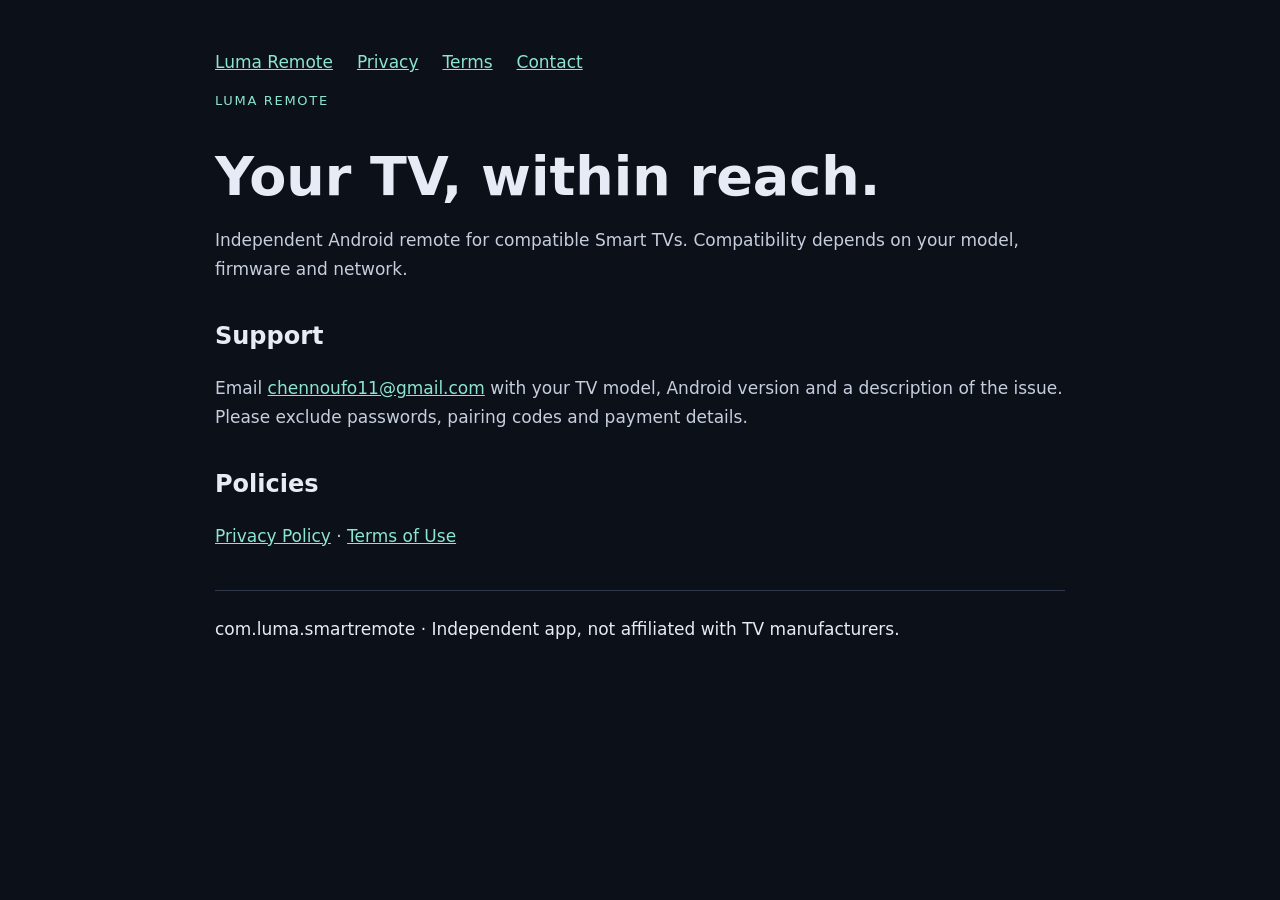
==== index.html @ 41ac0b06 "Publish Luma Galaxy policies and safe remote configuration" ====
<!doctype html><html lang="en"><head><meta charset="utf-8"><meta name="viewport" content="width=device-width,initial-scale=1"><title>Luma Remote — Support & Policies</title><link rel="stylesheet" href="style.css"></head><body><main><nav><a href="index.html">Luma Remote</a><a href="privacy.html">Privacy</a><a href="terms.html">Terms</a><a href="mailto:chennoufo11@gmail.com">Contact</a></nav><p class="tag">LUMA REMOTE</p><h1>Your TV, within reach.</h1><p>Independent Android remote for compatible Smart TVs. Compatibility depends on your model, firmware and network.</p><h2>Support</h2><p>Email <a href="mailto:chennoufo11@gmail.com">chennoufo11@gmail.com</a> with your TV model, Android version and a description of the issue. Please exclude passwords, pairing codes and payment details.</p><h2>Policies</h2><p><a href="privacy.html">Privacy Policy</a> · <a href="terms.html">Terms of Use</a></p><footer>com.luma.smartremote · Independent app, not affiliated with TV manufacturers.</footer></main></body></html>
---- style.css ----
body{margin:0;background:#0c1019;color:#e7ebf5;font:17px/1.7 system-ui,sans-serif}main{max-width:850px;margin:auto;padding:48px 24px}a{color:#8ce5ce}nav{display:flex;gap:24px;flex-wrap:wrap}h1{font-size:clamp(34px,6vw,54px);line-height:1.1;margin:35px 0 20px}h2{font-size:24px;margin:32px 0 12px}p{color:#c6cede}footer{border-top:1px solid #30394b;margin-top:40px;padding-top:24px}.tag{letter-spacing:.13em;color:#8ce5ce;font-size:13px}section{scroll-margin-top:20px}
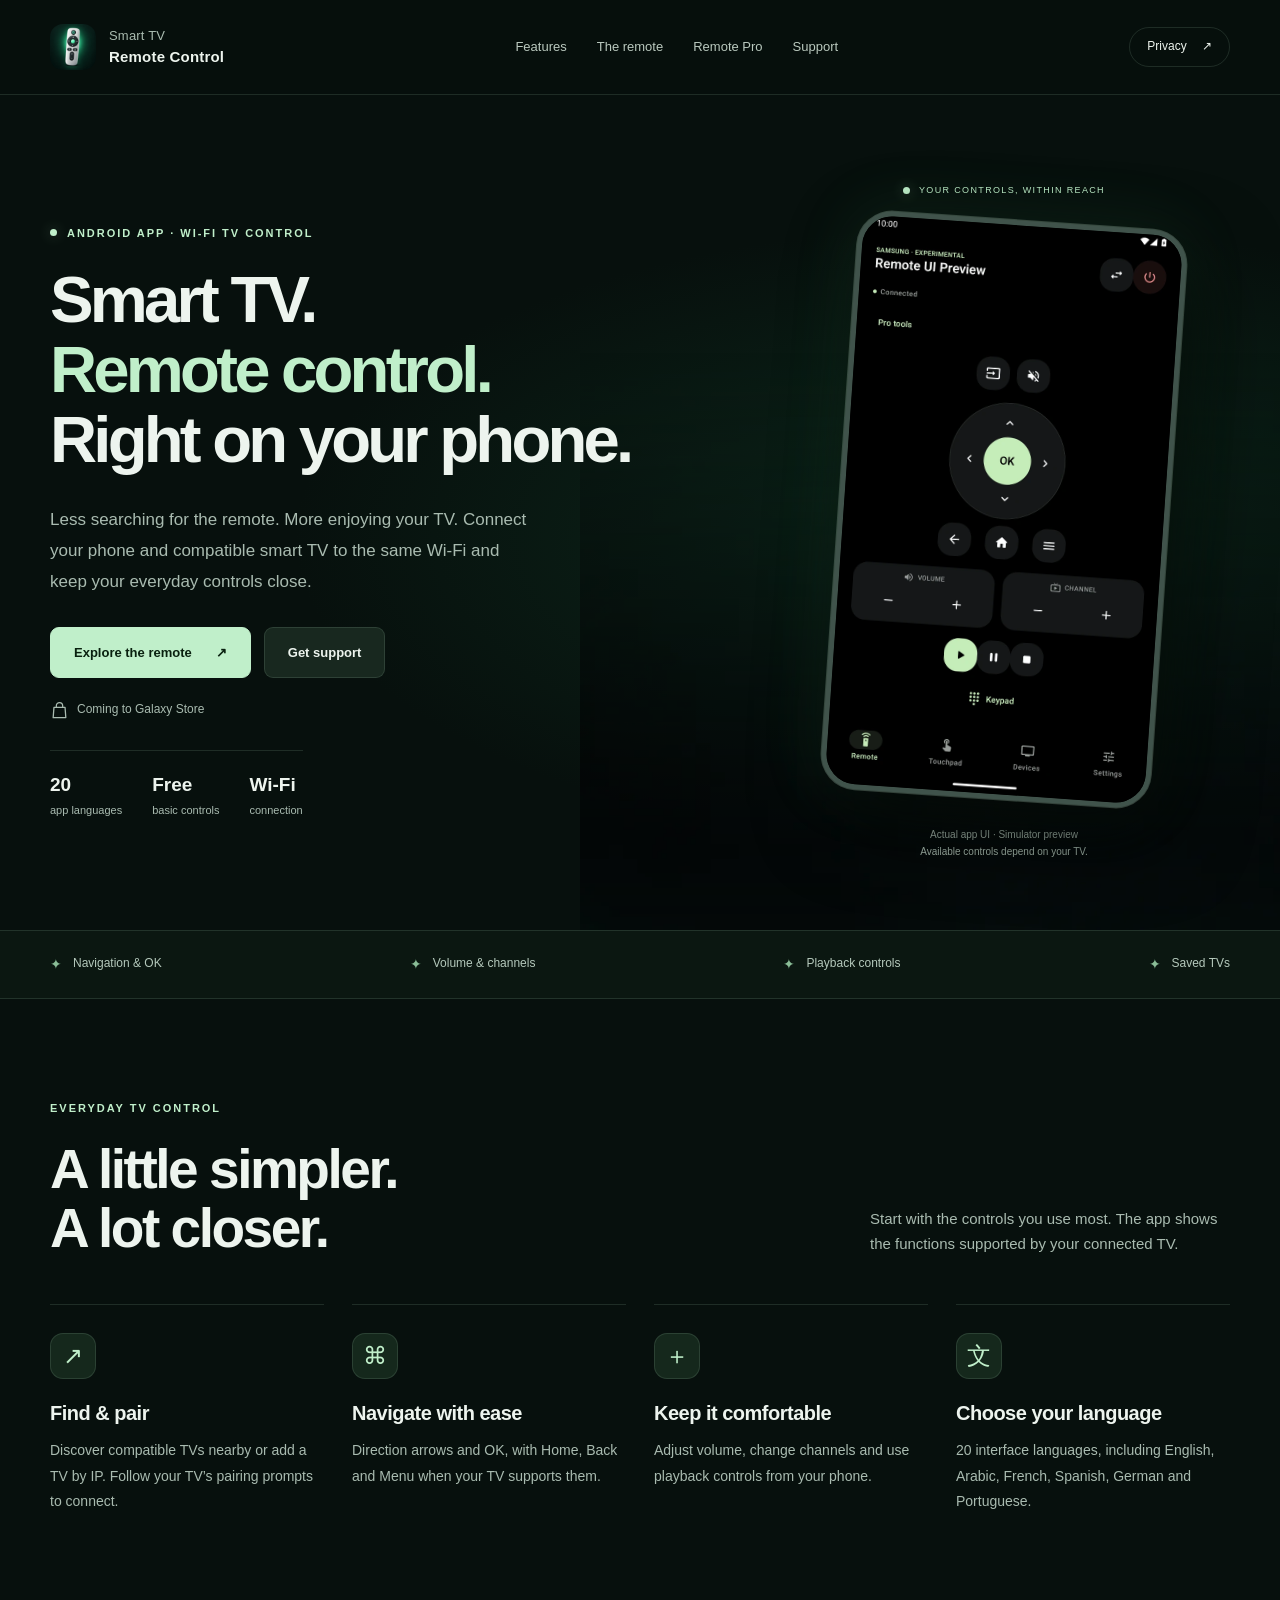
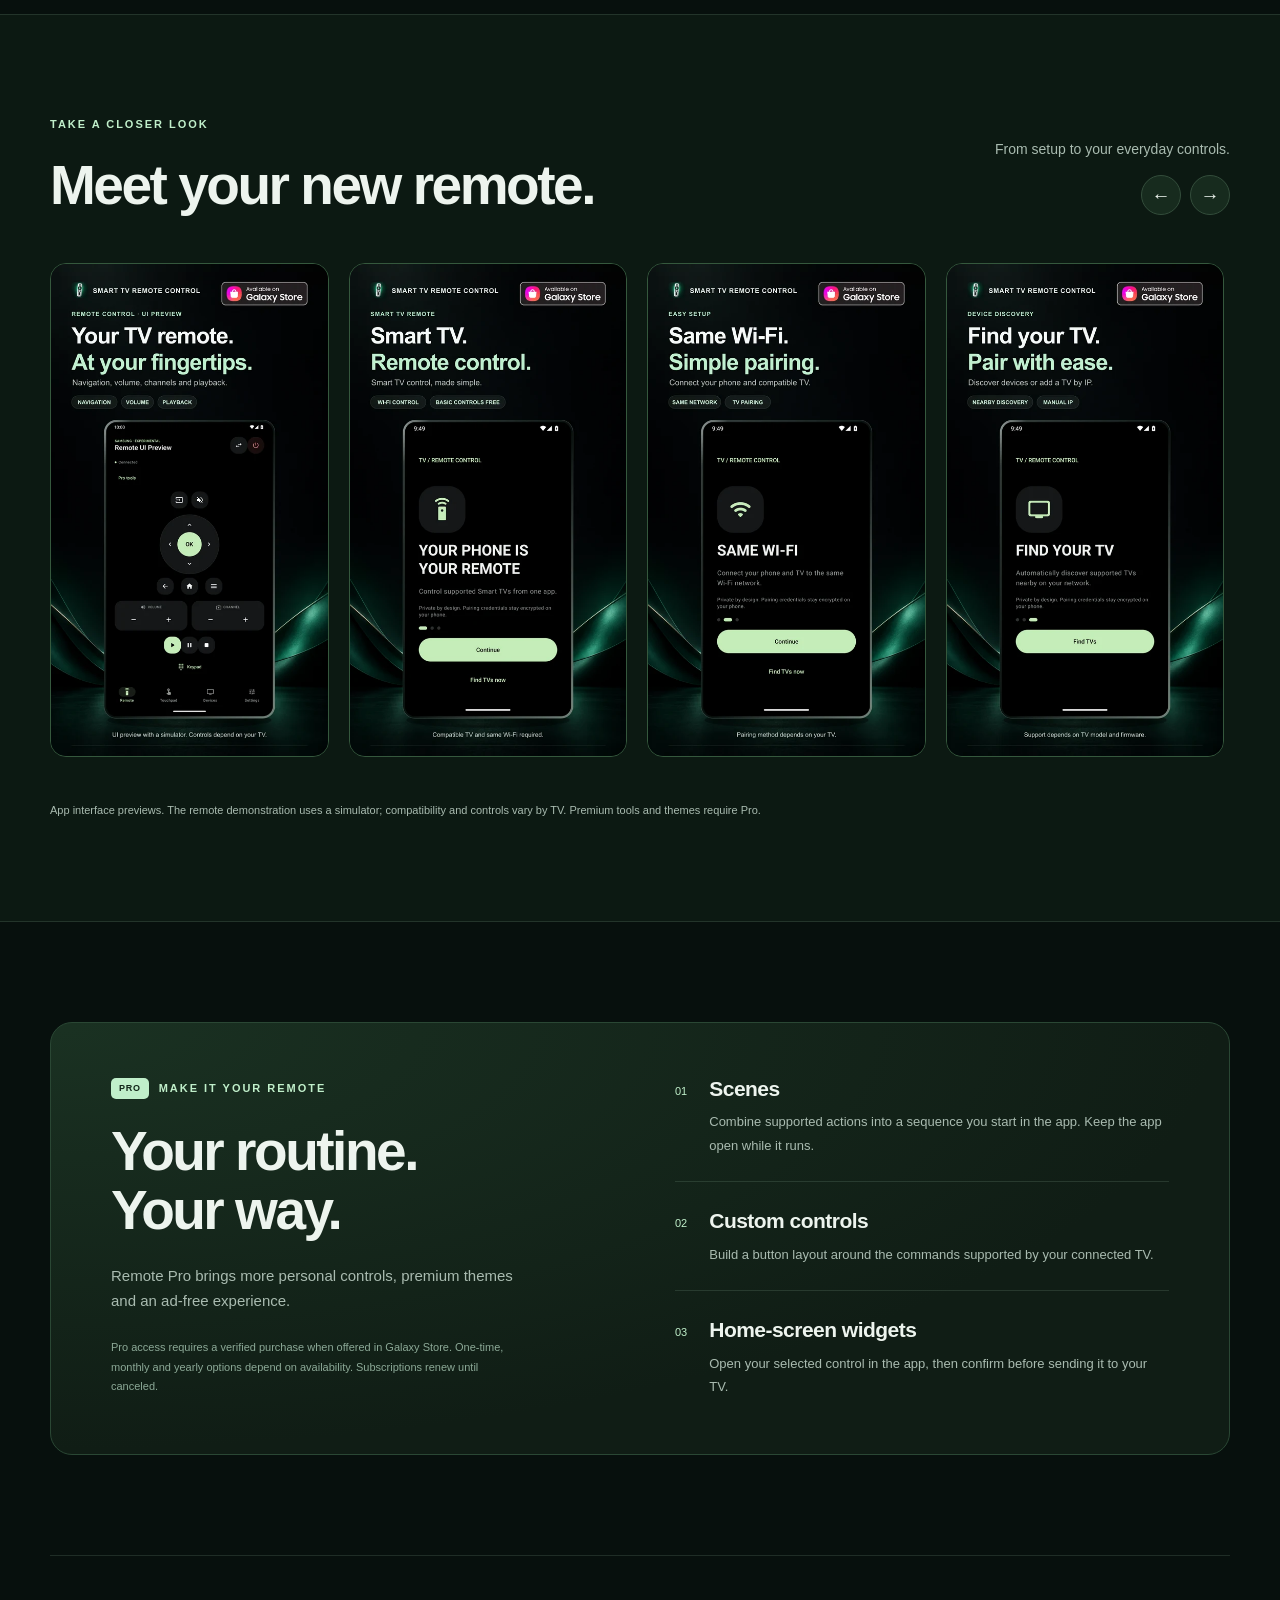
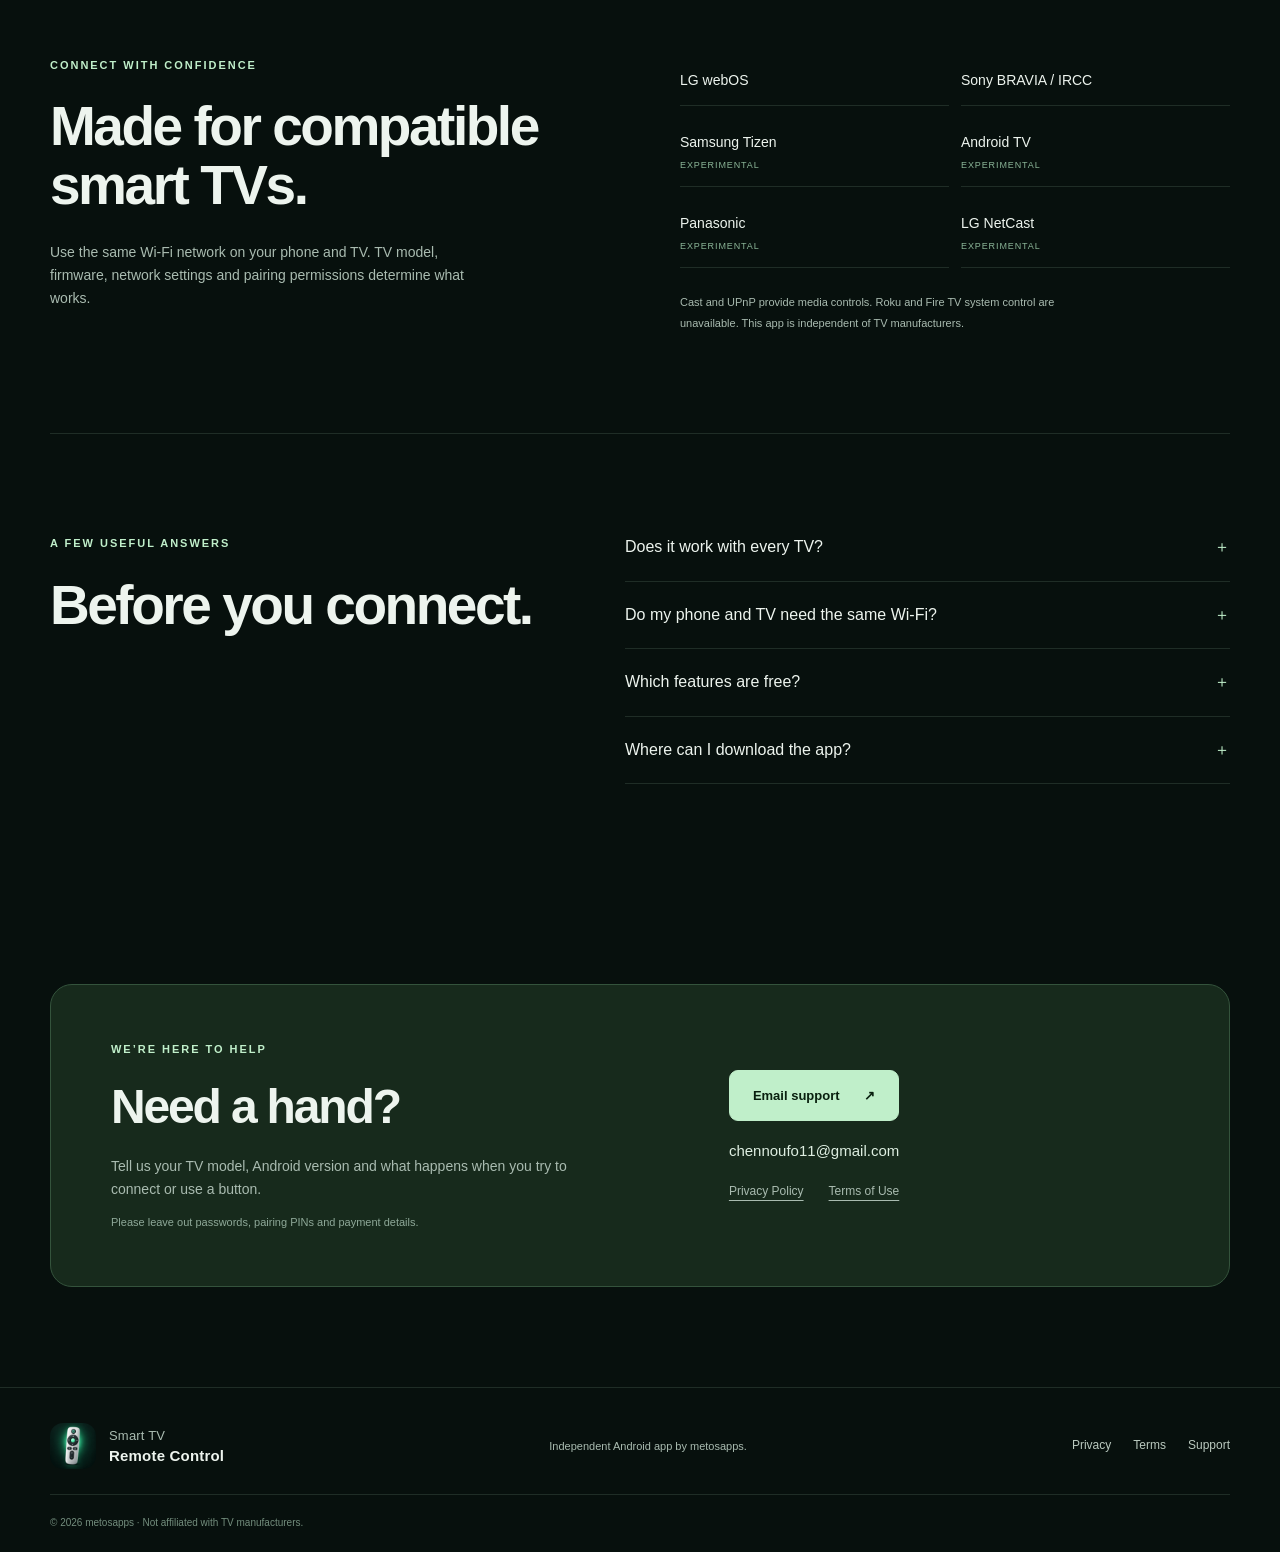
==== commit be98a031: "Publish Smart TV Remote Control landing page" ====
--- a/index.html
+++ b/index.html
@@ -1 +1,10 @@
-<!doctype html><html lang="en"><head><meta charset="utf-8"><meta name="viewport" content="width=device-width,initial-scale=1"><title>Luma Remote — Support & Policies</title><link rel="stylesheet" href="style.css"></head><body><main><nav><a href="index.html">Luma Remote</a><a href="privacy.html">Privacy</a><a href="terms.html">Terms</a><a href="mailto:chennoufo11@gmail.com">Contact</a></nav><p class="tag">LUMA REMOTE</p><h1>Your TV, within reach.</h1><p>Independent Android remote for compatible Smart TVs. Compatibility depends on your model, firmware and network.</p><h2>Support</h2><p>Email <a href="mailto:chennoufo11@gmail.com">chennoufo11@gmail.com</a> with your TV model, Android version and a description of the issue. Please exclude passwords, pairing codes and payment details.</p><h2>Policies</h2><p><a href="privacy.html">Privacy Policy</a> · <a href="terms.html">Terms of Use</a></p><footer>com.luma.smartremote · Independent app, not affiliated with TV manufacturers.</footer></main></body></html>+<!doctype html><html lang="en"><head><meta charset="utf-8"><meta name="viewport" content="width=device-width, initial-scale=1"><meta name="theme-color" content="#07120e"><title>Smart TV Remote Control — WiFi Remote for Android</title><meta name="description" content="Turn your Android phone into a WiFi remote for compatible smart TVs. Discover navigation, volume, playback, 20 app languages and Remote Pro tools."><link rel="canonical" href="https://metosapps.github.io/LumaRemoteGalaxyConfig/"><meta property="og:title" content="Smart TV Remote Control"><meta property="og:description" content="Your TV remote, right on your phone. WiFi control for compatible smart TVs, with 20 app languages and Remote Pro tools."><meta property="og:type" content="website"><meta property="og:url" content="https://metosapps.github.io/LumaRemoteGalaxyConfig/"><link rel="icon" type="image/png" href="assets/favicon.png"><link rel="stylesheet" href="style.css?v=landing-1"><script defer src="site.js"></script><script type="application/ld+json">{"@context":"https://schema.org","@type":"SoftwareApplication","name":"Smart TV Remote Control","operatingSystem":"Android","applicationCategory":"UtilitiesApplication","description":"WiFi remote control for compatible smart TVs, with 20 app languages and optional Pro tools.","url":"https://metosapps.github.io/LumaRemoteGalaxyConfig/","author":{"@type":"Organization","name":"metosapps"}}</script></head>
+<body><a class="skip-link" href="#main">Skip to content</a><header class="site-header"><div class="container header-inner"><a class="brand" href="index.html" aria-label="Smart TV Remote Control home"><img src="assets/app-icon.webp" alt="" width="46" height="46"><span>Smart TV<br><strong>Remote Control</strong></span></a><nav aria-label="Main navigation"><a href="#features">Features</a><a href="#remote">The remote</a><a href="#pro">Remote Pro</a><a href="#support">Support</a></nav><a class="header-link" href="privacy.html">Privacy <span aria-hidden="true">↗</span></a></div></header><main id="main">
+<section class="hero" aria-labelledby="hero-title"><div class="hero-glow" aria-hidden="true"></div><div class="container hero-grid"><div class="hero-copy"><p class="eyebrow"><span class="status-dot" aria-hidden="true"></span> ANDROID APP · WI-FI TV CONTROL</p><h1 id="hero-title">Smart TV.<br><span>Remote control.</span><br>Right on your phone.</h1><p class="hero-description">Less searching for the remote. More enjoying your TV. Connect your phone and compatible smart TV to the same Wi-Fi and keep your everyday controls close.</p><div class="hero-actions"><a class="button primary" href="#remote">Explore the remote <span aria-hidden="true">↗</span></a><a class="button secondary" href="#support">Get support</a></div><p class="release-status"><svg viewBox="0 0 24 24" width="19" height="19" aria-hidden="true"><path d="M5 8h14l1 13H4L5 8Z M8 8V6a4 4 0 0 1 8 0v2" fill="none" stroke="currentColor" stroke-width="1.6" stroke-linejoin="round"/></svg> Coming to Galaxy Store</p><div class="hero-facts"><span><strong>20</strong> app languages</span><span><strong>Free</strong> basic controls</span><span><strong>Wi-Fi</strong> connection</span></div></div><figure class="hero-visual"><div class="orbit-label"><span class="status-dot" aria-hidden="true"></span> YOUR CONTROLS, WITHIN REACH</div><div class="device"><img src="assets/remote-interface.webp" alt="Remote interface preview showing direction arrows, OK, Home, Back, volume, channels and playback controls" width="720" height="1280" fetchpriority="high"></div><figcaption>Actual app UI · Simulator preview<br>Available controls depend on your TV.</figcaption></figure></div></section>
+<div class="trust-strip"><div class="container"><span>Navigation &amp; OK</span><span>Volume &amp; channels</span><span>Playback controls</span><span>Saved TVs</span></div></div>
+<section class="section container" id="features" aria-labelledby="features-title"><div class="section-heading"><div><p class="eyebrow">EVERYDAY TV CONTROL</p><h2 id="features-title">A little simpler.<br>A lot closer.</h2></div><p>Start with the controls you use most. The app shows the functions supported by your connected TV.</p></div><div class="feature-grid"><article class="feature"><span class="feature-icon" aria-hidden="true">↗</span><h3>Find &amp; pair</h3><p>Discover compatible TVs nearby or add a TV by IP. Follow your TV’s pairing prompts to connect.</p></article><article class="feature"><span class="feature-icon" aria-hidden="true">⌘</span><h3>Navigate with ease</h3><p>Direction arrows and OK, with Home, Back and Menu when your TV supports them.</p></article><article class="feature"><span class="feature-icon" aria-hidden="true">＋</span><h3>Keep it comfortable</h3><p>Adjust volume, change channels and use playback controls from your phone.</p></article><article class="feature"><span class="feature-icon" aria-hidden="true">文</span><h3>Choose your language</h3><p>20 interface languages, including English, Arabic, French, Spanish, German and Portuguese.</p></article></div></section><section class="showcase section" id="remote" aria-labelledby="remote-title"><div class="container"><div class="section-heading"><div><p class="eyebrow">TAKE A CLOSER LOOK</p><h2 id="remote-title">Meet your new remote.</h2></div><div class="gallery-heading-end"><p>From setup to your everyday controls.</p><div class="gallery-buttons" hidden><button type="button" data-gallery="previous" aria-label="Previous app screenshots">←</button><button type="button" data-gallery="next" aria-label="Next app screenshots">→</button></div></div></div><div class="gallery" tabindex="0" role="region" aria-label="App screenshot gallery. Scroll horizontally to see all seven images."><a href="assets/07-remote-control-interface.webp" target="_blank" rel="noopener" aria-label="Open Remote control preview with arrows, OK, volume, channels and playback"><img src="assets/07-remote-control-interface.webp" alt="Remote control preview with arrows, OK, volume, channels and playback" width="540" height="960" loading="lazy"></a><a href="assets/01-smart-tv-remote-control.webp" target="_blank" rel="noopener" aria-label="Open Smart TV Remote Control app introduction"><img src="assets/01-smart-tv-remote-control.webp" alt="Smart TV Remote Control app introduction" width="540" height="960" loading="lazy"></a><a href="assets/02-simple-wifi-setup.webp" target="_blank" rel="noopener" aria-label="Open Connect your phone and compatible TV to the same WiFi network"><img src="assets/02-simple-wifi-setup.webp" alt="Connect your phone and compatible TV to the same WiFi network" width="540" height="960" loading="lazy"></a><a href="assets/03-find-your-tv.webp" target="_blank" rel="noopener" aria-label="Open Find your TV and pair with ease"><img src="assets/03-find-your-tv.webp" alt="Find your TV and pair with ease" width="540" height="960" loading="lazy"></a><a href="assets/04-twenty-languages.webp" target="_blank" rel="noopener" aria-label="Open App language picker with 20 supported interface languages"><img src="assets/04-twenty-languages.webp" alt="App language picker with 20 supported interface languages" width="540" height="960" loading="lazy"></a><a href="assets/05-remote-pro-tools.webp" target="_blank" rel="noopener" aria-label="Open Remote Pro tools preview for scenes, custom controls and home-screen widgets"><img src="assets/05-remote-pro-tools.webp" alt="Remote Pro tools preview for scenes, custom controls and home-screen widgets" width="540" height="960" loading="lazy"></a><a href="assets/06-choose-your-look.webp" target="_blank" rel="noopener" aria-label="Open Dark, light and optional premium app themes"><img src="assets/06-choose-your-look.webp" alt="Dark, light and optional premium app themes" width="540" height="960" loading="lazy"></a></div><p class="gallery-note">App interface previews. The remote demonstration uses a simulator; compatibility and controls vary by TV. Premium tools and themes require Pro.</p></div></section>
+<section class="section container" id="pro" aria-labelledby="pro-title"><div class="pro-panel"><div class="pro-intro"><p class="eyebrow"><span class="pro-pill">PRO</span> MAKE IT YOUR REMOTE</p><h2 id="pro-title">Your routine.<br>Your way.</h2><p>Remote Pro brings more personal controls, premium themes and an ad-free experience.</p><p class="pro-availability">Pro access requires a verified purchase when offered in Galaxy Store. One-time, monthly and yearly options depend on availability. Subscriptions renew until canceled.</p></div><div class="pro-features"><article><span>01</span><div><h3>Scenes</h3><p>Combine supported actions into a sequence you start in the app. Keep the app open while it runs.</p></div></article><article><span>02</span><div><h3>Custom controls</h3><p>Build a button layout around the commands supported by your connected TV.</p></div></article><article><span>03</span><div><h3>Home-screen widgets</h3><p>Open your selected control in the app, then confirm before sending it to your TV.</p></div></article></div></div></section>
+<section class="section container compatibility" aria-labelledby="compatibility-title"><div><p class="eyebrow">CONNECT WITH CONFIDENCE</p><h2 id="compatibility-title">Made for compatible<br>smart TVs.</h2><p>Use the same Wi-Fi network on your phone and TV. TV model, firmware, network settings and pairing permissions determine what works.</p></div><div class="compatibility-list"><span>LG webOS</span><span>Sony BRAVIA / IRCC</span><span>Samsung Tizen <small>Experimental</small></span><span>Android TV <small>Experimental</small></span><span>Panasonic <small>Experimental</small></span><span>LG NetCast <small>Experimental</small></span><p>Cast and UPnP provide media controls. Roku and Fire TV system control are unavailable. This app is independent of TV manufacturers.</p></div></section>
+<section class="section container faq-section" aria-labelledby="faq-title"><div><p class="eyebrow">A FEW USEFUL ANSWERS</p><h2 id="faq-title">Before you connect.</h2></div><div class="faq"><details><summary>Does it work with every TV?</summary><p>Compatibility depends on your TV model, firmware and exposed network services. Some integrations are experimental. The available buttons adapt to your TV’s supported controls.</p></details><details><summary>Do my phone and TV need the same Wi-Fi?</summary><p>Yes. Connect both devices to the same local network, enable network control on the TV when needed and approve the pairing request. Guest networks or device isolation can prevent discovery.</p></details><details><summary>Which features are free?</summary><p>Basic remote controls remain free when supported by your TV. Pro is required for saving and running scenes, custom layouts, home-screen widgets, premium themes and removing ads.</p></details><details><summary>Where can I download the app?</summary><p>The Galaxy Store release is being prepared. The download link will be added here when the app is available. For release or compatibility questions, contact support.</p></details></div></section>
+<section class="section container" id="support" aria-labelledby="support-title"><div class="support-panel"><div><p class="eyebrow">WE’RE HERE TO HELP</p><h2 id="support-title">Need a hand?</h2><p>Tell us your TV model, Android version and what happens when you try to connect or use a button.</p><p class="support-note">Please leave out passwords, pairing PINs and payment details.</p></div><div class="support-actions"><a class="button primary" href="mailto:chennoufo11@gmail.com?subject=Smart%20TV%20Remote%20Control%20Support">Email support <span aria-hidden="true">↗</span></a><a class="support-email" href="mailto:chennoufo11@gmail.com">chennoufo11@gmail.com</a><div class="policy-links"><a href="privacy.html">Privacy Policy</a><a href="terms.html">Terms of Use</a></div></div></div></section></main>
+<footer class="site-footer"><div class="container footer-inner"><a class="brand" href="index.html" aria-label="Smart TV Remote Control home"><img src="assets/app-icon.webp" alt="" width="46" height="46"><span>Smart TV<br><strong>Remote Control</strong></span></a><p>Independent Android app by metosapps.</p><nav aria-label="Footer navigation"><a href="privacy.html">Privacy</a><a href="terms.html">Terms</a><a href="#support">Support</a></nav></div><div class="container footer-bottom">© 2026 metosapps · Not affiliated with TV manufacturers.</div></footer></body></html>
--- a/style.css
+++ b/style.css
@@ -1 +1,6 @@
-body{margin:0;background:#0c1019;color:#e7ebf5;font:17px/1.7 system-ui,sans-serif}main{max-width:850px;margin:auto;padding:48px 24px}a{color:#8ce5ce}nav{display:flex;gap:24px;flex-wrap:wrap}h1{font-size:clamp(34px,6vw,54px);line-height:1.1;margin:35px 0 20px}h2{font-size:24px;margin:32px 0 12px}p{color:#c6cede}footer{border-top:1px solid #30394b;margin-top:40px;padding-top:24px}.tag{letter-spacing:.13em;color:#8ce5ce;font-size:13px}section{scroll-margin-top:20px}+:root{color-scheme:dark;--bg:#07100d;--surface:#111d17;--text:#edf4ee;--muted:#a9bbb0;--mint:#c0efca;--line:rgba(179,216,191,.14);--max:1180px}*{box-sizing:border-box}html{scroll-behavior:smooth;scroll-padding-top:105px}body{margin:0;background:var(--bg);color:var(--text);font:16px/1.65 -apple-system,BlinkMacSystemFont,"Segoe UI",Arial,sans-serif}img{display:block;max-width:100%;height:auto}a{color:inherit;text-decoration:none}button{font:inherit;color:inherit}a,button,summary{-webkit-tap-highlight-color:transparent}a:focus-visible,button:focus-visible,summary:focus-visible,[tabindex]:focus-visible{outline:2px solid var(--mint);outline-offset:6px}p{color:var(--muted);margin:0 0 20px}h1,h2,h3{margin:0;color:var(--text);font-weight:650;letter-spacing:-.045em;line-height:1.08}h2{font-size:clamp(35px,4.4vw,55px)}h3{font-size:23px;letter-spacing:-.025em}.container{width:min(var(--max),calc(100% - 64px));margin-inline:auto}.section{padding-block:100px}.eyebrow{font-size:11px;font-weight:700;letter-spacing:.18em;color:var(--mint);margin:0 0 23px;display:flex;gap:10px;align-items:center}.status-dot{display:inline-block;width:7px;height:7px;border-radius:50%;background:var(--mint);box-shadow:0 0 14px #c0efca55}.skip-link{position:fixed;top:-100px;left:20px;z-index:20;background:var(--mint);color:var(--bg);padding:12px 18px}.skip-link:focus{top:12px}.site-header{position:sticky;top:0;z-index:10;border-bottom:1px solid var(--line);background:rgba(7,16,13,.9);backdrop-filter:blur(18px)}.header-inner{height:94px;display:flex;align-items:center;justify-content:space-between;gap:30px}.brand{display:flex;align-items:center;gap:13px;flex-shrink:0}.brand img{border-radius:13px}.brand span{font-size:13px;line-height:1.4;letter-spacing:.015em;color:var(--muted)}.brand strong{color:var(--text);font-size:15px;font-weight:600}.site-header nav,.site-footer nav{display:flex;gap:30px;font-size:13px;color:#bac9bf}.site-header a:hover,.site-footer a:hover{color:var(--mint)}.header-link{font-size:12px;border:1px solid var(--line);border-radius:100px;padding:9px 17px;white-space:nowrap}.header-link span{margin-left:12px}.hero{position:relative;overflow:hidden}.hero-grid{display:grid;grid-template-columns:1.2fr .8fr;gap:50px;align-items:center;padding-block:88px 70px;position:relative}.hero-copy{position:relative;z-index:1}.hero h1{font-size:clamp(42px,5.1vw,70px);line-height:1.075;letter-spacing:-.058em}.hero h1 span{color:var(--mint)}.hero-description{font-size:17px;max-width:490px;line-height:1.8;margin:30px 0}.hero-actions{display:flex;gap:13px;flex-wrap:wrap}.button{display:inline-flex;align-items:center;justify-content:center;gap:24px;min-height:51px;border:1px solid var(--line);padding:12px 23px;border-radius:9px;font-size:13px;font-weight:650;transition:transform .2s,background .2s}.button:hover{transform:translateY(-2px)}.primary{background:var(--mint);border-color:var(--mint);color:#09200f}.primary:hover{background:#d4f7db}.secondary{background:#18281f;color:var(--text)}.release-status{font-size:12px;display:flex;align-items:center;gap:8px;margin:22px 0 30px;color:var(--muted)}.hero-facts{display:flex;gap:30px;border-top:1px solid var(--line);padding-top:23px;width:fit-content;font-size:11px;color:var(--muted)}.hero-facts strong{display:block;font-size:19px;font-weight:600;line-height:1.2;margin-bottom:4px;color:var(--text)}.hero-glow{position:absolute;inset:0;pointer-events:none;background:radial-gradient(ellipse at 78% 53%,#154e3266,transparent 50%)}.hero-glow:after{content:"";position:absolute;right:-150px;bottom:-410px;width:850px;height:1100px;background:url("assets/emerald-background.webp") center/cover;opacity:.75;mask-image:linear-gradient(transparent 10%,#000 55%,transparent)}.hero-visual{margin:0;display:flex;align-items:center;flex-direction:column;position:relative;z-index:1}.orbit-label{font-size:9px;letter-spacing:.15em;color:var(--mint);display:flex;align-items:center;gap:9px;margin-bottom:22px}.device{width:min(330px,100%);border:5px solid #40534b;border-radius:35px;overflow:hidden;box-shadow:0 0 0 1px #90aa9a55,18px 30px 80px #000b,0 0 65px #4ecb7620;transform:rotate(4deg);background:#000}.device img{width:100%;aspect-ratio:9/16}.hero-visual figcaption{font-size:10px;line-height:1.7;text-align:center;color:var(--muted);margin-top:27px}.trust-strip{border-block:1px solid var(--line);background:#0b1711}.trust-strip .container{display:flex;justify-content:space-between;gap:20px;padding-block:22px;font-size:12px;color:#b5c9bc}.trust-strip span{display:flex;align-items:center;gap:11px}.trust-strip span:before{content:"✦";color:#8abd97;font-size:14px}.section-heading{display:flex;justify-content:space-between;align-items:end;gap:55px;margin-bottom:45px}.section-heading>p{max-width:360px;font-size:15px;margin-bottom:2px}.feature-grid{display:grid;grid-template-columns:repeat(4,1fr);gap:28px}.feature{border-top:1px solid var(--line);padding-top:28px}.feature-icon{display:grid;place-items:center;width:46px;height:46px;border:1px solid var(--line);background:#15281c;border-radius:13px;color:var(--mint);font-size:24px;margin-bottom:24px}.feature h3{font-size:20px;margin-bottom:14px}.feature p{font-size:14px;line-height:1.8;margin:0}.showcase{background:#0c1912;border-block:1px solid var(--line)}.gallery-heading-end p{font-size:14px;margin:0 0 14px}.gallery-buttons{display:flex;gap:9px;justify-content:end}.gallery-buttons[hidden]{display:none}.gallery-buttons button{border:1px solid #334d3b;background:#172b1e;width:40px;height:40px;border-radius:50%;cursor:pointer;font-size:19px}.gallery-buttons button:disabled{opacity:.35;cursor:default}.gallery{display:flex;gap:20px;overflow-x:auto;scroll-snap-type:x mandatory;padding:3px 3px 22px;scrollbar-color:#5a8267 #16291d;scrollbar-width:thin}.gallery a{flex:0 0 calc((100% - 60px)/4);scroll-snap-align:start;border:1px solid #35583d;border-radius:16px;overflow:hidden;transition:transform .2s}.gallery a:hover{transform:translateY(-2px)}.gallery img{width:100%;aspect-ratio:9/16}.gallery-note{font-size:11px;line-height:1.8;margin:22px 0 0;max-width:780px}.pro-panel{display:grid;grid-template-columns:1fr 1fr;gap:70px;padding:55px 60px;border:1px solid #2a4734;border-radius:22px;background:radial-gradient(ellipse at 0 0,#213f2b99,transparent 70%),#101d15}.pro-pill{background:var(--mint);color:#122619;padding:3px 8px;border-radius:5px;font-size:9px;letter-spacing:.08em}.pro-intro>p:not(.eyebrow){font-size:15px;margin:24px 0 0;max-width:410px}.pro-intro .pro-availability{font-size:11px!important;color:#8ca997;line-height:1.8}.pro-features{display:grid;gap:28px;align-content:center}.pro-features article{display:flex;gap:22px;padding-bottom:24px;border-bottom:1px solid var(--line)}.pro-features article:last-child{padding-bottom:0;border:0}.pro-features article>span{font-size:11px;color:var(--mint);margin-top:4px}.pro-features h3{font-size:21px;margin-bottom:10px}.pro-features p{font-size:13px;line-height:1.8;margin:0}.compatibility{display:grid;grid-template-columns:1fr 1fr;gap:80px;border-top:1px solid var(--line)}.compatibility>div>p:not(.eyebrow){max-width:420px;margin:25px 0 0;font-size:14px}.compatibility-list{display:grid;grid-template-columns:1fr 1fr;gap:12px;align-content:center}.compatibility-list span{border-bottom:1px solid var(--line);padding:13px 0;font-size:14px}.compatibility-list small{display:block;color:#8bb698;font-size:9px;text-transform:uppercase;letter-spacing:.1em;margin-top:4px}.compatibility-list p{grid-column:1/-1;font-size:11px!important;line-height:1.9;margin-top:12px!important}.faq-section{display:grid;grid-template-columns:.9fr 1.1fr;gap:80px;border-top:1px solid var(--line)}.faq details{border-bottom:1px solid var(--line);padding:20px 0}.faq details:first-child{padding-top:0}.faq summary{font-size:16px;font-weight:500;cursor:pointer;list-style:none;padding-right:30px;position:relative}.faq summary::-webkit-details-marker{display:none}.faq summary:after{content:"＋";position:absolute;right:0;color:var(--mint)}.faq details[open] summary:after{content:"−"}.faq p{font-size:14px;line-height:1.85;margin:15px 20px 0 0}.support-panel{display:grid;grid-template-columns:1.1fr .9fr;gap:80px;align-items:center;background:#172a1c;border:1px solid #34533c;border-radius:22px;padding:55px 60px}.support-panel h2{font-size:48px}.support-panel p:not(.eyebrow){margin:22px 0 0;max-width:490px;font-size:14px}.support-panel p.support-note{font-size:11px;color:#8fa999;margin-top:12px}.support-actions{display:flex;flex-direction:column;align-items:flex-start;gap:18px}.support-email{font-size:15px;color:#deeee1;overflow-wrap:anywhere}.support-email:hover{text-decoration:underline}.policy-links{display:flex;gap:25px;font-size:12px;color:var(--muted)}.policy-links a{text-decoration:underline;text-underline-offset:5px}.site-footer{border-top:1px solid var(--line);padding-block:35px 20px}.footer-inner{display:flex;justify-content:space-between;gap:30px;align-items:center}.footer-inner p{font-size:11px;margin:0}.site-footer nav{gap:22px;font-size:12px}.footer-bottom{font-size:10px;color:#738d7d;margin-top:25px;border-top:1px solid var(--line);padding-top:20px}.policy main{max-width:850px;margin:auto;padding:40px 24px 80px}.policy main>nav{display:flex;align-items:center;gap:24px;flex-wrap:wrap;border-bottom:1px solid var(--line);padding-bottom:20px;font-size:13px}.policy main>nav a:first-child{font-weight:650;color:var(--mint)}.policy h1{font-size:clamp(38px,6vw,56px);margin:30px 0 25px}.policy h2{font-size:25px;margin:35px 0 13px;letter-spacing:-.025em}.policy p{color:#b7c8bd}.policy .tag{letter-spacing:.12em;color:var(--mint);font-size:10px;margin-top:30px}.policy section{scroll-margin-top:24px}.policy footer{border-top:1px solid var(--line);padding-top:20px;margin-top:40px;font-size:13px}.policy p a,.policy footer a{color:var(--mint);text-decoration:underline;text-underline-offset:3px}
+@media(min-width:1500px){.hero-grid{gap:90px;padding-block:100px}.hero h1{font-size:76px}.device{width:350px}}
+@media(max-width:1000px){.hero-grid{gap:30px;grid-template-columns:1.15fr .85fr}.hero h1{font-size:clamp(40px,5.3vw,59px)}.device{width:285px}.header-inner{gap:20px}.site-header nav{gap:21px;font-size:12px}.section{padding-block:78px}.pro-panel,.support-panel{padding:42px;gap:40px}.feature-grid{gap:22px}.feature h3{font-size:18px}.compatibility,.faq-section{gap:45px}}
+@media(max-width:760px){html{scroll-padding-top:132px}.container{width:calc(100% - 40px)}.header-inner{height:auto;min-height:116px;padding-block:15px;flex-wrap:wrap;gap:13px}.brand span{font-size:11px}.brand strong{font-size:13px}.brand img{width:38px;height:38px}.header-link{margin-left:auto;padding:7px 12px}.site-header nav{order:3;width:100%;justify-content:space-between;gap:14px;font-size:11px}.hero-grid{grid-template-columns:1fr;gap:55px;padding-block:56px}.hero h1{font-size:clamp(41px,7.9vw,62px)}.hero-description{font-size:16px;max-width:530px}.hero-facts{gap:28px}.hero-visual{padding-inline:10px}.device{width:290px;transform:rotate(3deg)}.hero-glow:after{right:-250px;bottom:-450px}.section{padding-block:64px}.trust-strip .container{display:grid;grid-template-columns:1fr 1fr;gap:17px;font-size:11px}.section-heading{display:block;margin-bottom:32px}.section-heading>p{margin-top:22px}.feature-grid{grid-template-columns:1fr 1fr;gap:32px 24px}.feature h3{font-size:20px}.feature p{font-size:13px}.gallery a{flex-basis:calc((100% - 20px)/2)}.gallery-heading-end{display:flex;justify-content:space-between;align-items:center;gap:20px;margin-top:20px}.gallery-heading-end p{margin:0}.gallery-note{font-size:10px}.pro-panel,.support-panel{grid-template-columns:1fr;padding:32px 26px;gap:35px;border-radius:17px}.pro-features{gap:22px}.compatibility,.faq-section{grid-template-columns:1fr;gap:35px}.compatibility-list{gap:10px 20px}.faq summary{font-size:15px}.support-panel h2{font-size:40px}.footer-inner{flex-wrap:wrap;gap:25px}.footer-inner p{order:3;width:100%;margin-top:0}.site-footer nav{margin-left:auto;gap:18px}.footer-bottom{line-height:1.9}}
+@media(max-width:400px){.container{width:calc(100% - 32px)}.hero h1{font-size:40px}.hero-actions{gap:10px}.button{padding-inline:17px;font-size:12px;gap:14px}.feature-grid{gap:28px 20px}.feature h3{font-size:18px}.hero-facts{gap:24px}.gallery{gap:13px}.gallery a{flex-basis:70%}.support-panel{padding-inline:23px}.site-footer nav{gap:13px}.brand strong{font-size:12px}.hero .eyebrow{font-size:9px}}
+@media(prefers-reduced-motion:reduce){html{scroll-behavior:auto}.button,.gallery a{transition:none}.button:hover,.gallery a:hover{transform:none}}
